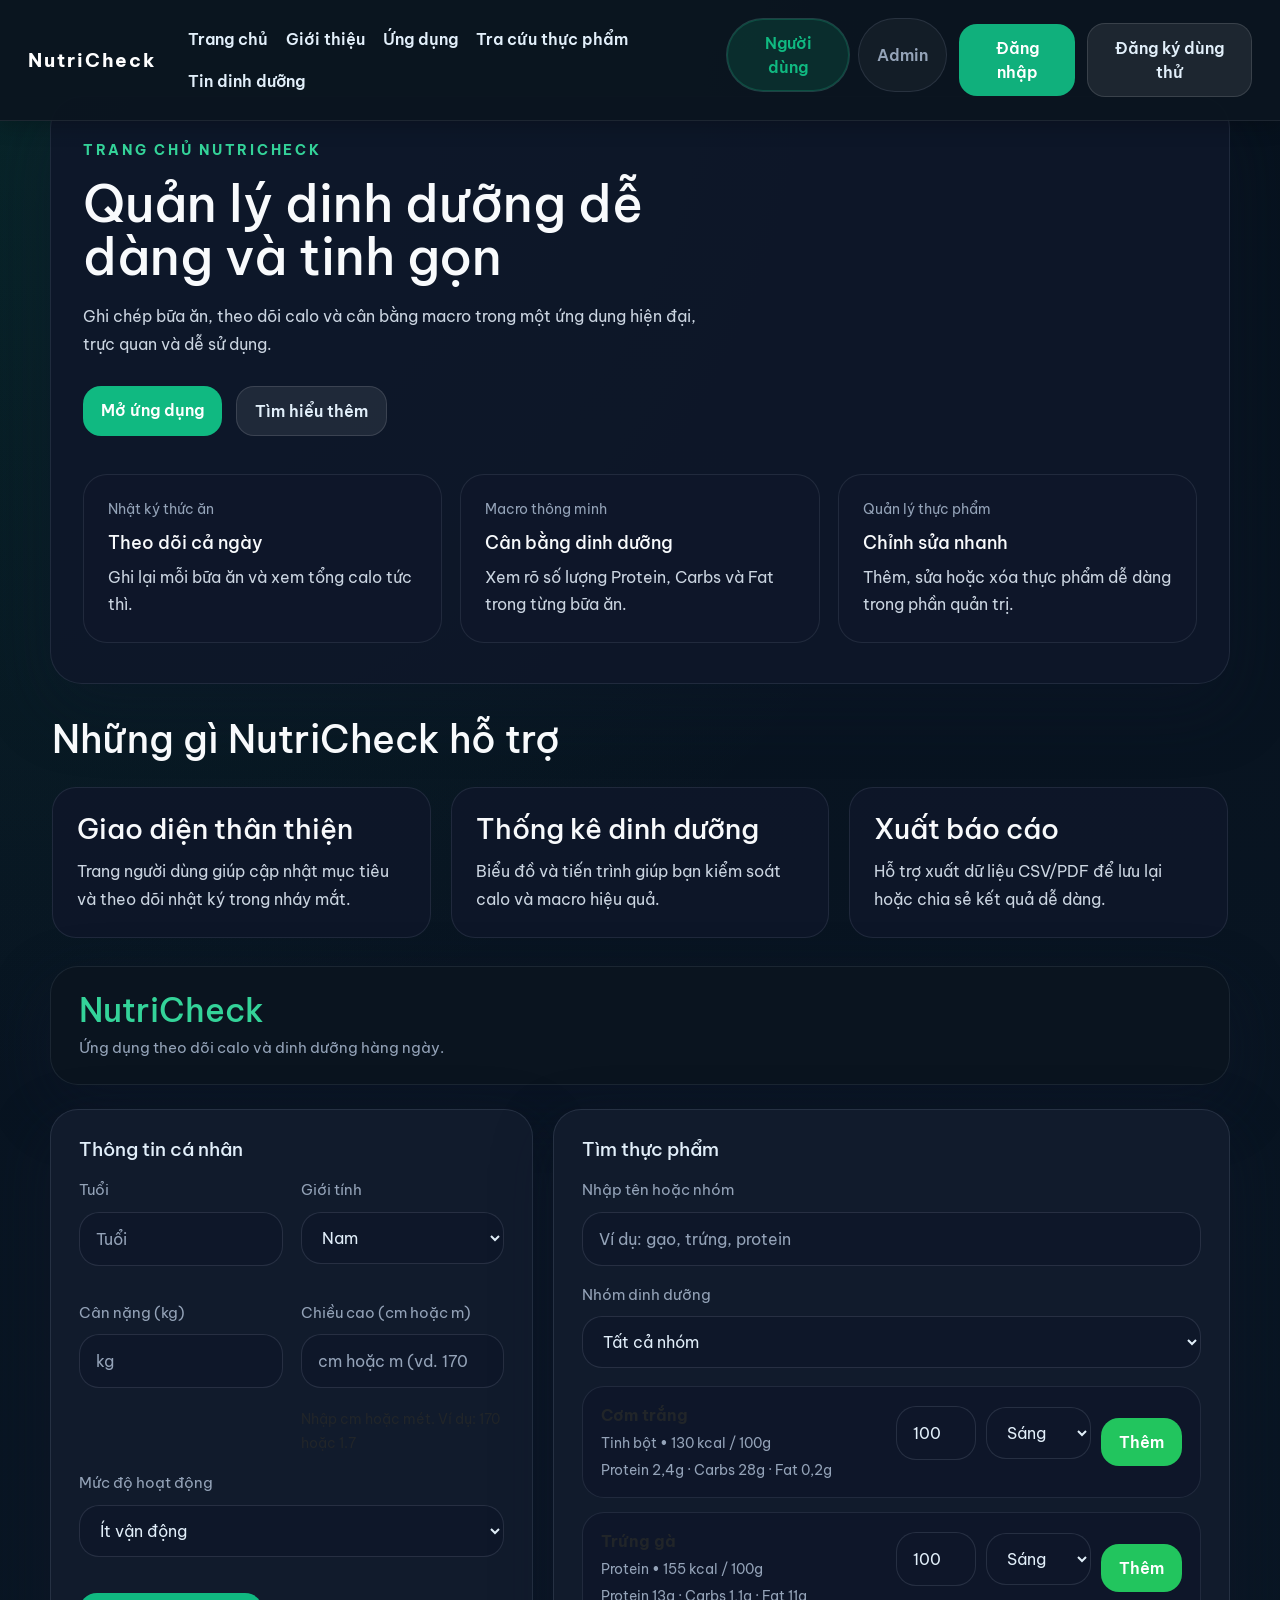
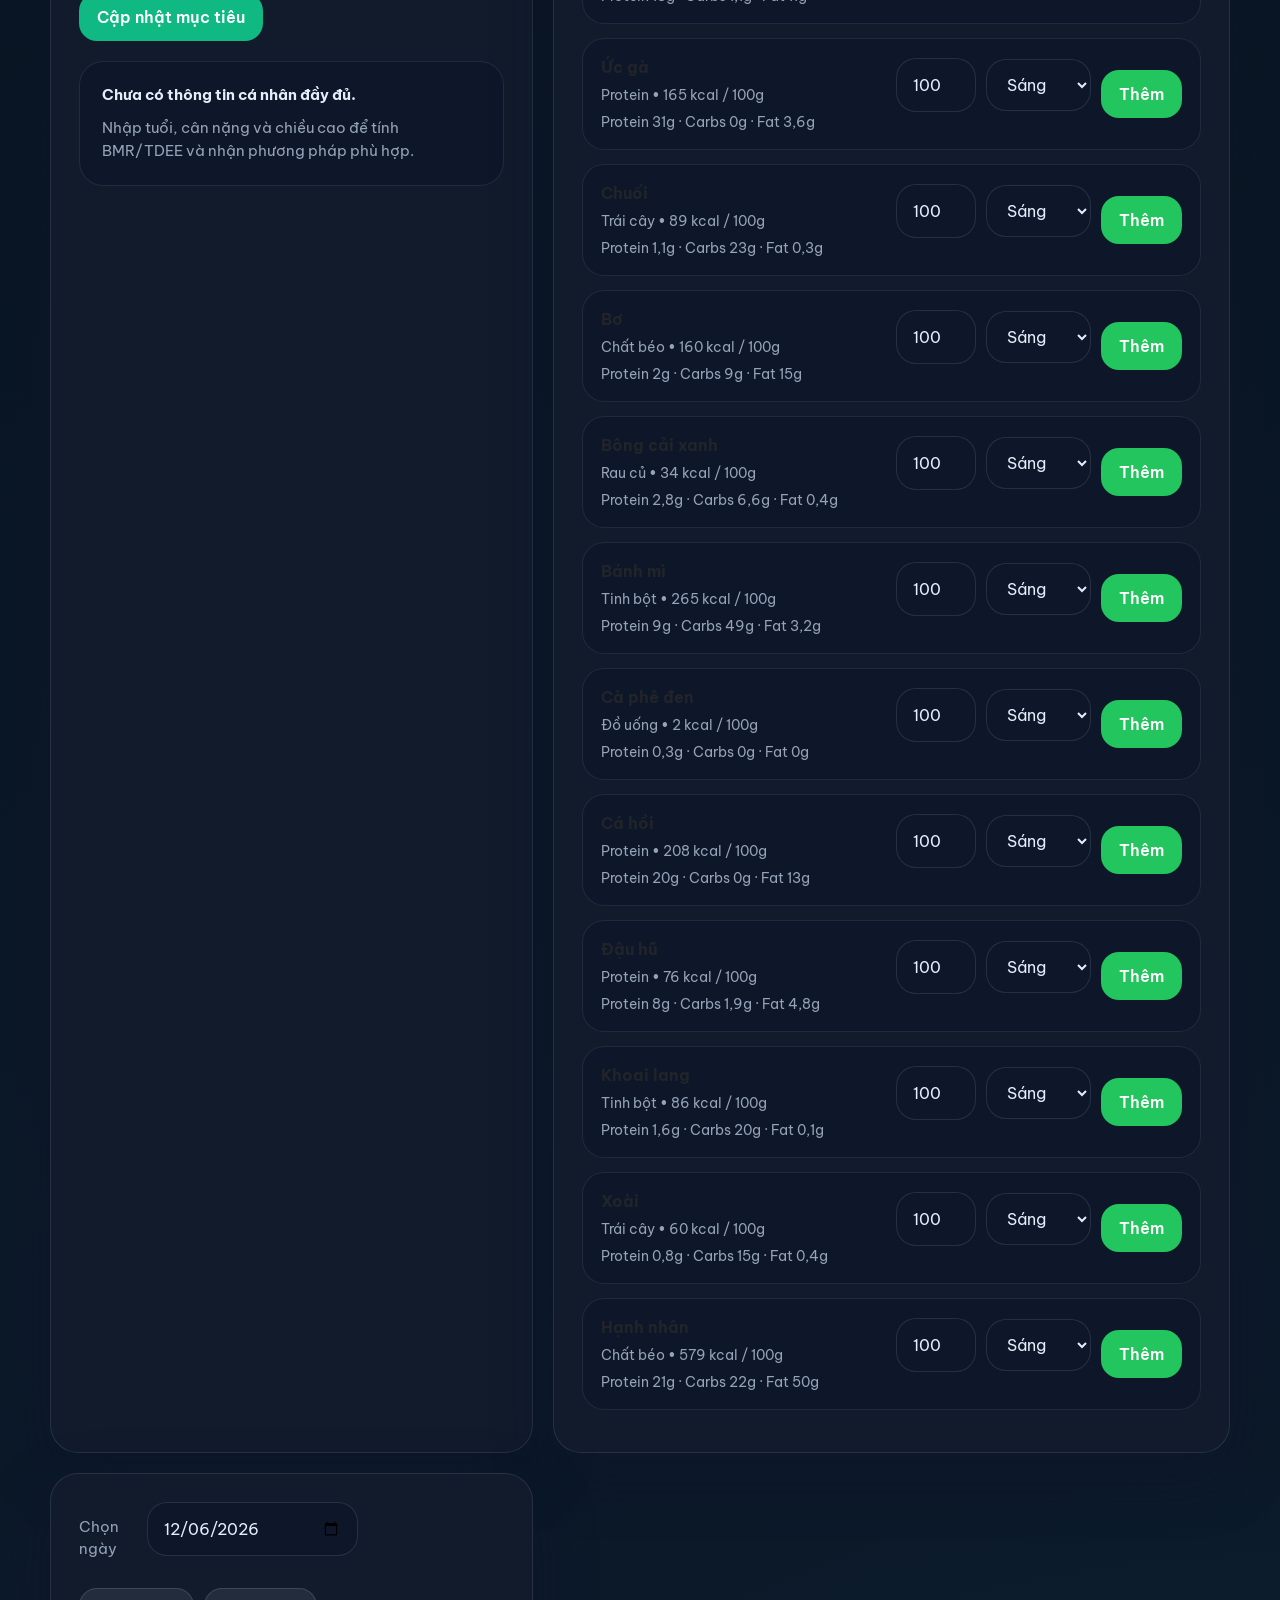
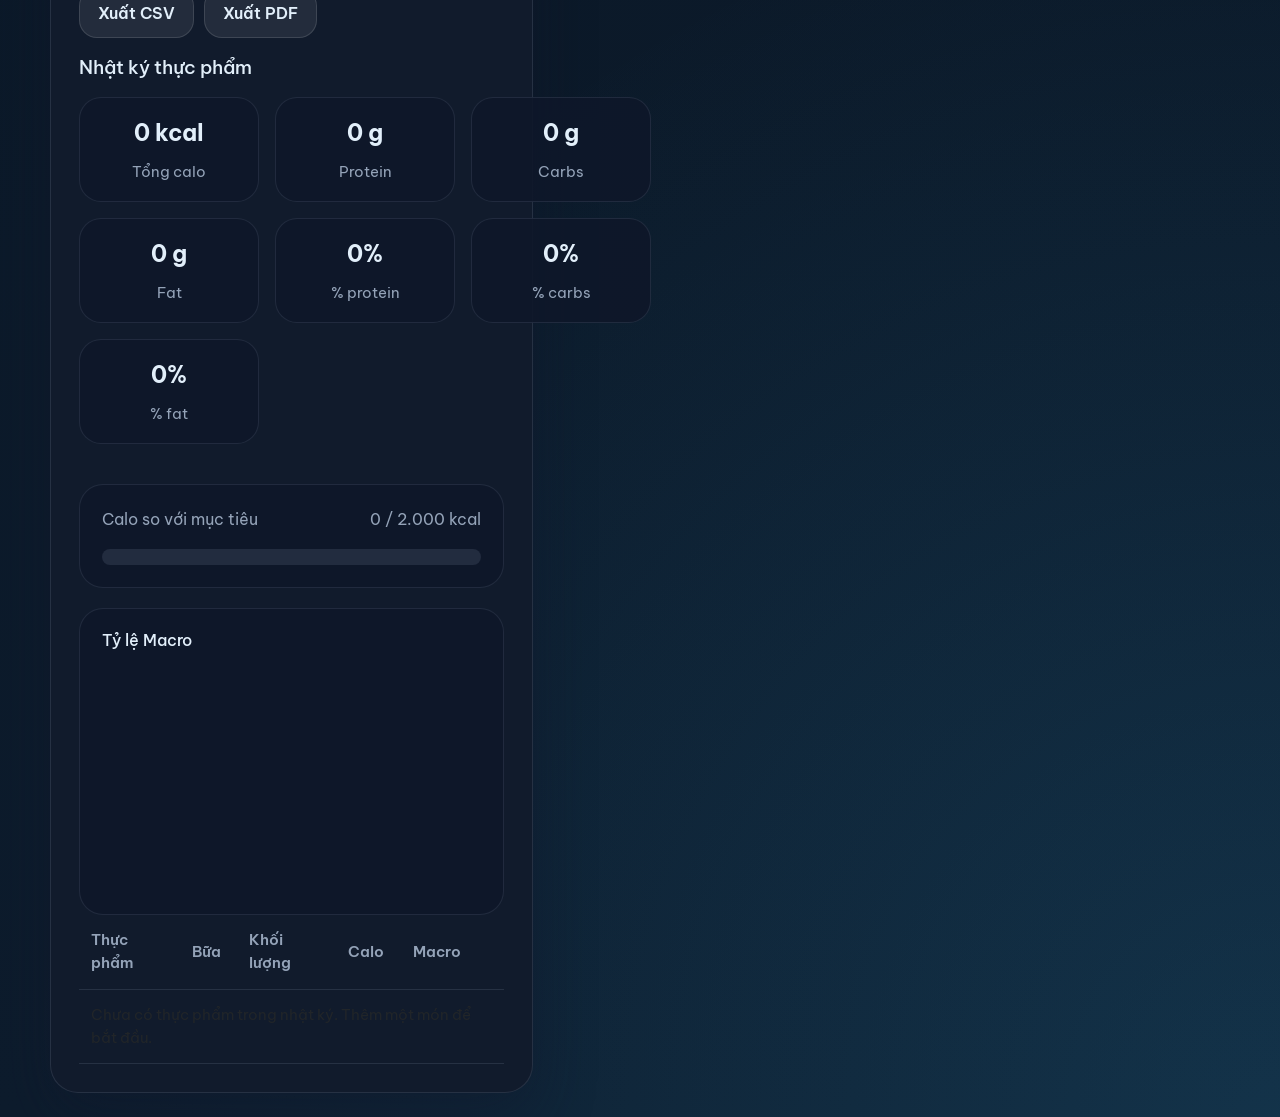
==== index.html @ 8655206a "Initial commit: NutriCheck nutrition tracking app" ====
<!DOCTYPE html>
<html lang="vi">
<head>
  <meta charset="UTF-8">
  <meta name="viewport" content="width=device-width, initial-scale=1.0">
  <title>NutriCheck</title>
  <link rel="preconnect" href="https://fonts.googleapis.com">
  <link rel="preconnect" href="https://fonts.gstatic.com" crossorigin>
  <link href="https://fonts.googleapis.com/css2?family=Be+Vietnam+Pro:wght@300;400;500;600;700&display=swap" rel="stylesheet">
  <link href="https://cdn.jsdelivr.net/npm/bootstrap@5.3.8/dist/css/bootstrap.min.css" rel="stylesheet" integrity="sha384-sRIl4kxILFvY47J16cr9ZwB07vP4J8+LH7qKQnuqkuIAvNWLzeN8tE5YBujZqJLB" crossorigin="anonymous">
  <link rel="stylesheet" href="styles.css">
</head>
<body>
  <div class="page-topbar">
    <div class="topbar-left">
      <div class="brand-logo">NutriCheck</div>
      <nav class="topbar-nav">
        <a href="#app-shell">Trang chủ</a>
        <a href="#features">Giới thiệu</a>
        <a href="#app-shell">Ứng dụng</a>
        <a href="#searchInput">Tra cứu thực phẩm</a>
        <a href="#features">Tin dinh dưỡng</a>
      </nav>
    </div>
    <div class="topbar-actions">
      <div class="header-actions">
        <nav class="tabs">
          <button class="tab-button active" data-target="user-panel">Người dùng</button>
          <button class="tab-button" data-target="admin-panel" id="adminTab">Admin</button>
        </nav>
        <button id="logoutAdminBtn" class="btn secondary hidden" type="button">Đăng xuất Admin</button>
        <div class="header-user">
          <button id="userAvatarBtn" class="avatar-button hidden" type="button" aria-label="User menu">
            <span class="avatar-circle" id="avatarCircle">U</span>
          </button>
          <div id="userMenu" class="user-menu hidden" aria-hidden="true">
            <div class="user-menu-heading">Hi, <span id="userMenuName">Bạn</span>!</div>
            <button id="userUpdateEmailBtn" class="menu-item" type="button">Update email</button>
            <button id="userSubscriptionBtn" class="menu-item" type="button">Manage subscription</button>
            <button id="userLogoutBtn" class="menu-item danger" type="button">Logout</button>
          </div>
        </div>
      </div>
      <button id="openLoginBtn" class="btn primary" type="button">Đăng nhập</button>
      <button id="openRegisterBtn" class="btn secondary" type="button">Đăng ký dùng thử</button>
    </div>
  </div>
  <div class="landing-hero">
    <div class="landing-hero__content">
      <span class="hero-eyebrow">Trang chủ NutriCheck</span>
      <h1>Quản lý dinh dưỡng dễ dàng và tinh gọn</h1>
      <p>Ghi chép bữa ăn, theo dõi calo và cân bằng macro trong một ứng dụng hiện đại, trực quan và dễ sử dụng.</p>
      <div class="hero-actions">
        <a href="#app-shell" class="btn primary">Mở ứng dụng</a>
        <a href="#features" class="btn secondary">Tìm hiểu thêm</a>
      </div>
    </div>
    <div class="landing-hero__cards">
      <article class="hero-card">
        <span>Nhật ký thức ăn</span>
        <h2>Theo dõi cả ngày</h2>
        <p>Ghi lại mỗi bữa ăn và xem tổng calo tức thì.</p>
      </article>
      <article class="hero-card">
        <span>Macro thông minh</span>
        <h2>Cân bằng dinh dưỡng</h2>
        <p>Xem rõ số lượng Protein, Carbs và Fat trong từng bữa ăn.</p>
      </article>
      <article class="hero-card">
        <span>Quản lý thực phẩm</span>
        <h2>Chỉnh sửa nhanh</h2>
        <p>Thêm, sửa hoặc xóa thực phẩm dễ dàng trong phần quản trị.</p>
      </article>
    </div>
  </div>

  <section id="features" class="features-section">
    <h2>Những gì NutriCheck hỗ trợ</h2>
    <div class="features-grid">
      <article class="feature-card">
        <h3>Giao diện thân thiện</h3>
        <p>Trang người dùng giúp cập nhật mục tiêu và theo dõi nhật ký trong nháy mắt.</p>
      </article>
      <article class="feature-card">
        <h3>Thống kê dinh dưỡng</h3>
        <p>Biểu đồ và tiến trình giúp bạn kiểm soát calo và macro hiệu quả.</p>
      </article>
      <article class="feature-card">
        <h3>Xuất báo cáo</h3>
        <p>Hỗ trợ xuất dữ liệu CSV/PDF để lưu lại hoặc chia sẻ kết quả dễ dàng.</p>
      </article>
    </div>
  </section>

  <div class="app-shell" id="app-shell">
    <header class="app-header">
      <div>
        <h1>NutriCheck</h1>
        <p>Ứng dụng theo dõi calo và dinh dưỡng hàng ngày.</p>
      </div>
    </header>

    <main>
      <section id="user-panel" class="panel active">
        <div class="panel-grid">
          <article class="card profile-card">
            <h2>Thông tin cá nhân</h2>
            <form id="profileForm">
              <div class="form-row split">
                <div>
                  <label for="profileAge">Tuổi</label>
                  <input id="profileAge" type="number" min="10" max="100" placeholder="Tuổi" required>
                </div>
                <div>
                  <label for="profileGender">Giới tính</label>
                  <select id="profileGender">
                    <option value="male">Nam</option>
                    <option value="female">Nữ</option>
                  </select>
                </div>
              </div>
              <div class="form-row split">
                <div>
                  <label for="profileWeight">Cân nặng (kg)</label>
                  <input id="profileWeight" type="number" min="30" max="200" step="0.1" placeholder="kg" required>
                </div>
                <div>
                  <label for="profileHeight">Chiều cao (cm hoặc m)</label>
                  <input id="profileHeight" type="number" step="0.1" placeholder="cm hoặc m (vd. 170 hoặc 1.7)" required>
                  <small>Nhập cm hoặc mét. Ví dụ: 170 hoặc 1.7</small>
                </div>
              </div>
              <div class="form-row">
                <label for="profileActivity">Mức độ hoạt động</label>
                <select id="profileActivity">
                  <option value="1.2">Ít vận động</option>
                  <option value="1.375">Vận động nhẹ</option>
                  <option value="1.55">Vận động vừa</option>
                  <option value="1.725">Vận động nhiều</option>
                  <option value="1.9">Rất nhiều vận động</option>
                </select>
              </div>
              <div class="form-actions">
                <button type="submit" class="btn primary">Cập nhật mục tiêu</button>
              </div>
            </form>
            <div class="profile-summary" id="profileSummary"></div>
          </article>

          <article class="card search-card">
            <h2>Tìm thực phẩm</h2>
            <label>Nhập tên hoặc nhóm</label>
            <input id="searchInput" type="search" placeholder="Ví dụ: gạo, trứng, protein" autocomplete="off">
            <label>Nhóm dinh dưỡng</label>
            <select id="groupFilter">
              <option value="">Tất cả nhóm</option>
              <option value="Protein">Protein</option>
              <option value="Tinh bột">Tinh bột</option>
              <option value="Chất béo">Chất béo</option>
              <option value="Rau củ">Rau củ</option>
              <option value="Trái cây">Trái cây</option>
              <option value="Đồ uống">Đồ uống</option>
            </select>
            <div class="food-list" id="foodList"></div>
          </article>

          <article class="card log-card">
            <div class="log-actions">
              <div class="date-row">
                <label for="logDateInput">Chọn ngày</label>
                <input id="logDateInput" type="date">
              </div>
              <div class="export-actions">
                <button id="exportCsvBtn" class="btn secondary" type="button">Xuất CSV</button>
                <button id="exportPdfBtn" class="btn secondary" type="button">Xuất PDF</button>
              </div>
            </div>
            <h2>Nhật ký thực phẩm</h2>
            <div class="log-summary" id="totalsCard"></div>
            <div class="progress-card">
              <div class="progress-header">
                <span id="progressLabel">Calo so với mục tiêu</span>
                <span id="targetCaloriesText"></span>
              </div>
              <div class="progress-bar">
                <div class="progress-fill" id="progressFill"></div>
              </div>
            </div>
            <div class="chart-card">
              <h3>Tỷ lệ Macro</h3>
              <canvas id="macroChart" height="220"></canvas>
            </div>
            <div class="log-table-wrapper">
              <table class="log-table">
                <thead>
                  <tr>
                    <th>Thực phẩm</th>
                    <th>Bữa</th>
                    <th>Khối lượng</th>
                    <th>Calo</th>
                    <th>Macro</th>
                    <th></th>
                  </tr>
                </thead>
                <tbody id="logEntries"></tbody>
              </table>
            </div>
          </article>
        </div>
      </section>

      <section id="admin-panel" class="panel">
        <div class="panel-grid admin-grid">
          <article class="card admin-card">
            <h2>Quản lý thực phẩm</h2>
            <form id="foodForm">
              <div class="form-row">
                <label for="foodName">Tên thực phẩm</label>
                <input id="foodName" type="text" required>
              </div>
              <div class="form-row">
                <label for="foodGroup">Nhóm</label>
                <select id="foodGroup" required>
                  <option value="Protein">Protein</option>
                  <option value="Tinh bột">Tinh bột</option>
                  <option value="Chất béo">Chất béo</option>
                  <option value="Rau củ">Rau củ</option>
                  <option value="Trái cây">Trái cây</option>
                  <option value="Đồ uống">Đồ uống</option>
                </select>
              </div>
              <div class="form-row split">
                <div>
                  <label for="foodCalories">Calo / 100g</label>
                  <input id="foodCalories" type="number" min="0" step="1" required>
                </div>
                <div>
                  <label for="foodProtein">Protein (g)</label>
                  <input id="foodProtein" type="number" min="0" step="0.1" required>
                </div>
              </div>
              <div class="form-row split">
                <div>
                  <label for="foodCarbs">Carbs (g)</label>
                  <input id="foodCarbs" type="number" min="0" step="0.1" required>
                </div>
                <div>
                  <label for="foodFat">Chất béo (g)</label>
                  <input id="foodFat" type="number" min="0" step="0.1" required>
                </div>
              </div>
              <div class="form-actions">
                <button type="submit" class="btn primary">Lưu thực phẩm</button>
                <button type="button" id="resetForm" class="btn secondary">Hủy</button>
              </div>
            </form>
          </article>

          <article class="card admin-card">
            <h2>Danh sách thực phẩm</h2>
            <div class="food-table-wrapper">
              <table class="food-table">
                <thead>
                  <tr>
                    <th>Tên</th>
                    <th>Nhóm</th>
                    <th>Calo</th>
                    <th>Protein</th>
                    <th>Carbs</th>
                    <th>Fat</th>
                    <th>Hành động</th>
                  </tr>
                </thead>
                <tbody id="adminFoodRows"></tbody>
              </table>
            </div>
          </article>

          <article class="card admin-card full-width">
            <h2>Quản lý người dùng</h2>
            <form id="userForm" class="user-form">
              <div class="form-row">
                <label for="userName">Tên người dùng</label>
                <input id="userName" type="text" required>
              </div>
              <div class="form-row">
                <label for="userEmail">Email</label>
                <input id="userEmail" type="email" required>
              </div>
              <div class="form-actions">
                <button type="submit" id="userSubmitBtn" class="btn primary">Lưu người dùng</button>
                <button type="button" id="resetUserForm" class="btn secondary">Hủy</button>
              </div>
            </form>
            <div class="food-table-wrapper">
              <table class="food-table">
                <thead>
                  <tr>
                    <th>Tên</th>
                    <th>Email</th>
                    <th>Hành động</th>
                  </tr>
                </thead>
                <tbody id="userRows"></tbody>
              </table>
            </div>
          </article>

          <article class="card admin-card full-width">
            <h2>Nhật ký hôm nay</h2>
            <div class="log-table-wrapper">
              <table class="log-table">
                <thead>
                  <tr>
                    <th>Thực phẩm</th>
                    <th>Group</th>
                    <th>Calo</th>
                    <th>Protein</th>
                    <th>Carbs</th>
                    <th>Fat</th>
                  </tr>
                </thead>
                <tbody id="adminLogView"></tbody>
              </table>
            </div>
          </article>
        </div>
      </section>
    </main>

    <div id="loginModal" class="auth-modal hidden" aria-hidden="true">
      <div class="auth-dialog">
        <h3>Đăng nhập người dùng</h3>
        <p>Đăng nhập bằng email và mật khẩu đã đăng ký.</p>
        <form id="loginForm">
          <input id="loginEmail" type="email" placeholder="Email" required autocomplete="username">
          <input id="loginPassword" type="password" placeholder="Mật khẩu" required autocomplete="current-password">
          <div class="form-actions">
            <button id="loginSubmitBtn" class="btn primary" type="submit">Đăng nhập</button>
            <button id="loginCancelBtn" class="btn secondary" type="button">Hủy</button>
          </div>
        </form>
      </div>
    </div>

    <div id="registerModal" class="auth-modal hidden" aria-hidden="true">
      <div class="auth-dialog">
        <h3>Đăng ký tài khoản</h3>
        <p>Nhập thông tin để tạo tài khoản người dùng mới.</p>
        <form id="registerForm">
          <input id="registerName" type="text" placeholder="Họ và tên" required autocomplete="name">
          <input id="registerEmail" type="email" placeholder="Email" required autocomplete="email">
          <input id="registerPassword" type="password" placeholder="Mật khẩu" required autocomplete="new-password">
          <input id="registerAge" type="number" placeholder="Tuổi" required min="1" max="120" autocomplete="bday-year">
          <select id="registerGender" required>
            <option value="">Chọn giới tính</option>
            <option value="male">Nam</option>
            <option value="female">Nữ</option>
            <option value="other">Khác</option>
          </select>
          <div class="form-actions">
            <button id="registerSubmitBtn" class="btn primary" type="submit">Đăng ký</button>
            <button id="registerCancelBtn" class="btn secondary" type="button">Hủy</button>
          </div>
        </form>
      </div>
    </div>

    <div id="adminAuthModal" class="auth-modal hidden" aria-hidden="true">
      <div class="auth-dialog">
        <h3>Đăng nhập Admin</h3>
        <p>Nhập tên tài khoản và mật khẩu để truy cập phần quản trị NutriCheck.</p>
        <input id="adminUsernameInput" type="text" placeholder="Tài khoản Admin" autocomplete="username">
        <input id="adminPasswordInput" type="password" placeholder="Mật khẩu Admin" autocomplete="current-password">
        <div class="form-actions">
          <button id="adminLoginBtn" class="btn primary" type="button">Đăng nhập</button>
          <button id="adminCancelBtn" class="btn secondary" type="button">Hủy</button>
        </div>
      </div>
    </div>
  </div>

  <script src="https://cdn.jsdelivr.net/npm/@popperjs/core@2.11.8/dist/umd/popper.min.js" integrity="sha384-I7E8VVD/ismYTF4hNIPjVp/Zjvgyol6VFvRkX/vR+Vc4jQkC+hVqc2pM8ODewa9r" crossorigin="anonymous"></script>
  <script src="https://cdn.jsdelivr.net/npm/bootstrap@5.3.8/dist/js/bootstrap.min.js" integrity="sha384-G/EV+4j2dNv+tEPo3++6LCgdCROaejBqfUeNjuKAiuXbjrxilcCdDz6ZAVfHWe1Y" crossorigin="anonymous"></script>
  <script src="js/api.js"></script>
  <script src="script.js"></script>
</body>
</html>
---- styles.css ----
:root {
  --bg: #0b1520;
  --surface: #111b2c;
  --surface-strong: #17263d;
  --text: #e2effa;
  --muted: #94a3b8;
  --primary: #10b981;
  --success: #22c55e;
  --danger: #f97316;
  --border: rgba(148, 163, 184, 0.16);
  --shadow: 0 22px 60px rgba(15, 23, 42, 0.45);
}

* {
  box-sizing: border-box;
}

html,
body {
  margin: 0;
  min-height: 100%;
}

body {
  padding: 96px 24px 24px;
  font-family: 'Be Vietnam Pro', Inter, sans-serif;
  background: radial-gradient(circle at top left, rgba(16, 185, 129, 0.12), transparent 24%),
              radial-gradient(circle at bottom right, rgba(56, 189, 248, 0.14), transparent 28%),
              linear-gradient(180deg, #07121e 0%, #0d1c2d 100%);
  color: var(--text);
}

.app-shell {
  max-width: 1180px;
  margin: 0 auto;
}

.page-topbar {
  position: fixed;
  top: 0;
  left: 0;
  right: 0;
  display: flex;
  justify-content: space-between;
  align-items: center;
  gap: 20px;
  padding: 18px 28px;
  background: rgba(11, 21, 32, 0.96);
  border-bottom: 1px solid rgba(255, 255, 255, 0.08);
  box-shadow: 0 4px 20px rgba(0, 0, 0, 0.24);
  color: var(--text);
  z-index: 100;
}

.topbar-left {
  display: flex;
  align-items: center;
  gap: 32px;
}

.brand-logo {
  font-weight: 700;
  font-size: 1.2rem;
  letter-spacing: 0.1em;
  color: #fff;
}

.topbar-nav {
  display: flex;
  flex-wrap: wrap;
  gap: 18px;
}

.topbar-nav a {
  color: #e2effa;
  text-decoration: none;
  font-weight: 600;
  transition: color 0.2s ease, transform 0.2s ease;
}

.topbar-nav a:hover {
  color: var(--primary);
  transform: translateY(-1px);
}

.topbar-actions {
  display: flex;
  align-items: center;
  gap: 12px;
}

.topbar-actions .btn.primary {
  background: rgba(16, 185, 129, 0.95);
  color: #fff;
}

.topbar-actions .btn.secondary {
  background: rgba(255, 255, 255, 0.08);
  color: #e2effa;
  border: 1px solid rgba(255, 255, 255, 0.12);
}

.app-header {
  position: relative;
  display: flex;
  align-items: center;
  gap: 16px;
  margin-bottom: 24px;
  padding: 24px 28px;
  border-radius: 28px;
  background: rgba(11, 21, 32, 0.96);
  border: 1px solid rgba(148, 163, 184, 0.12);
  box-shadow: var(--shadow);
}

.app-header h1 {
  margin: 0 0 6px;
  font-size: clamp(2rem, 2.6vw, 2.7rem);
  color: #34d399;
}

.app-header p {
  margin: 0;
  color: var(--muted);
  font-size: 0.95rem;
}

.header-actions {
  position: relative;
  display: flex;
  align-items: center;
  gap: 10px;
  flex-wrap: wrap;
}

.search-card .header-actions {
  justify-content: space-between;
  margin-bottom: 22px;
}

.tabs {
  display: flex;
  gap: 8px;
}

.tab-button {
  border: 1px solid rgba(148, 163, 184, 0.16);
  background: rgba(255, 255, 255, 0.04);
  color: #94a3b8;
  padding: 12px 18px;
  border-radius: 999px;
  cursor: pointer;
  transition: transform 0.2s ease, background-color 0.2s ease, color 0.2s ease;
  font-weight: 600;
}

.tab-button.active {
  background: rgba(16, 185, 129, 0.15);
  color: #10b981;
  box-shadow: inset 0 0 0 1px rgba(16, 185, 129, 0.25);
}

.tab-button:hover {
  transform: translateY(-1px);
  color: #e2effa;
}

main {
  display: block;
}

.panel {
  display: none;
}

.panel.active {
  display: block;
}

.panel-grid {
  display: grid;
  grid-template-columns: 1.25fr 1.75fr;
  gap: 20px;
}

.admin-grid {
  grid-template-columns: repeat(2, minmax(0, 1fr));
  gap: 20px;
}

.card {
  background: var(--surface);
  border: 1px solid var(--border);
  border-radius: 28px;
  padding: 28px;
  box-shadow: var(--shadow);
}

.card h2 {
  margin-top: 0;
  margin-bottom: 18px;
  font-size: 1.2rem;
  color: #e2effa;
}

label {
  display: block;
  margin-bottom: 10px;
  color: var(--muted);
  font-size: 0.95rem;
}

input[type="search"],
input[type="text"],
input[type="number"],
input[type="date"],
select {
  width: 100%;
  padding: 14px 16px;
  border: 1px solid rgba(148, 163, 184, 0.18);
  border-radius: 20px;
  background: rgba(15, 23, 42, 0.92);
  margin-bottom: 18px;
  font-size: 1rem;
  color: var(--text);
  transition: border-color 0.2s ease, box-shadow 0.2s ease, background 0.2s ease;
}

input[type="search"]::placeholder,
input[type="text"]::placeholder,
input[type="number"]::placeholder,
input[type="date"]::placeholder {
  color: #94a3b8;
}

input[type="search"]:focus,
input[type="text"]:focus,
input[type="number"]:focus,
input[type="date"]:focus,
select:focus {
  outline: none;
  border-color: rgba(16, 185, 129, 0.35);
  box-shadow: 0 0 0 4px rgba(16, 185, 129, 0.12);
}

.food-list,
.food-table-wrapper,
.log-table-wrapper {
  overflow-x: auto;
}

.food-item,
.food-row {
  display: grid;
  grid-template-columns: 1fr auto;
  align-items: center;
  gap: 12px;
  padding: 16px 18px;
  border: 1px solid rgba(148, 163, 184, 0.14);
  border-radius: 22px;
  margin-bottom: 14px;
  background: rgba(15, 23, 42, 0.9);
  transition: transform 0.2s ease, box-shadow 0.2s ease;
}

.food-item:hover,
.food-row:hover {
  transform: translateY(-1px);
  box-shadow: 0 14px 30px rgba(16, 185, 129, 0.18);
}

.food-item small,
.food-row small {
  color: var(--muted);
  display: block;
  margin-top: 6px;
}

.btn {
  border: none;
  border-radius: 18px;
  padding: 12px 18px;
  cursor: pointer;
  font-weight: 600;
  transition: transform 0.2s ease, box-shadow 0.2s ease, background-color 0.2s ease;
}

.btn:hover {
  transform: translateY(-1px);
}

.btn.primary {
  background: var(--primary);
  color: #fff;
}

.btn.secondary {
  background: rgba(255, 255, 255, 0.08);
  color: #e2effa;
  border: 1px solid rgba(255, 255, 255, 0.12);
}

.btn.secondary:hover {
  background: rgba(255, 255, 255, 0.14);
}

.btn.success {
  background: var(--success);
  color: #fff;
}

.btn.danger {
  background: var(--danger);
  color: #fff;
}

.food-table,
.log-table {
  width: 100%;
  border-collapse: collapse;
}

.food-table th,
.food-table td,
.log-table th,
.log-table td {
  text-align: left;
  padding: 14px 12px;
  border-bottom: 1px solid var(--border);
  font-size: 0.95rem;
}

.food-table th,
.log-table th {
  color: var(--muted);
  font-weight: 600;
}

.log-summary {
  display: grid;
  grid-template-columns: repeat(3, minmax(180px, 1fr));
  gap: 16px;
  margin-bottom: 20px;
}

.summary-card {
  background: rgba(15, 23, 42, 0.92);
  border-radius: 22px;
  padding: 18px;
  text-align: center;
  border: 1px solid rgba(148, 163, 184, 0.14);
}

.summary-card strong {
  display: block;
  font-size: 1.45rem;
  margin-bottom: 8px;
  color: #e2effa;
}

.summary-card span {
  color: var(--muted);
  font-size: 0.92rem;
}

.form-row {
  margin-bottom: 18px;
}

.form-row.split {
  display: grid;
  grid-template-columns: repeat(2, minmax(0, 1fr));
  gap: 18px;
}

.form-actions {
  display: flex;
  flex-wrap: wrap;
  gap: 12px;
  margin-top: 6px;
}

.profile-summary,
.chart-card,
.progress-card {
  background: rgba(15, 23, 42, 0.92);
  border-radius: 24px;
  border: 1px solid rgba(148, 163, 184, 0.14);
  padding: 22px;
  margin-top: 20px;
}

.chart-card h3 {
  margin: 0 0 16px;
  font-size: 1rem;
  color: #e2effa;
}

.progress-header {
  display: flex;
  justify-content: space-between;
  align-items: center;
  gap: 12px;
  margin-bottom: 18px;
  color: var(--muted);
}

.progress-bar {
  width: 100%;
  height: 16px;
  background: rgba(148, 163, 184, 0.15);
  border-radius: 999px;
  overflow: hidden;
}

.progress-fill {
  height: 100%;
  width: 0%;
  background: var(--primary);
  border-radius: 999px;
  transition: width 0.35s ease, background 0.35s ease;
}

.log-actions {
  display: flex;
  flex-wrap: wrap;
  justify-content: space-between;
  gap: 14px;
  align-items: flex-end;
  margin-bottom: 18px;
}

.date-row {
  display: flex;
  align-items: center;
  gap: 10px;
}

.date-row label {
  margin: 0;
  color: var(--muted);
}

.export-actions {
  display: flex;
  gap: 10px;
  flex-wrap: wrap;
}

.food-controls {
  display: grid;
  grid-template-columns: 80px 1fr auto;
  gap: 10px;
  align-items: center;
  width: 100%;
}

.food-controls input,
.food-controls select {
  width: 100%;
}

.food-controls button {
  white-space: nowrap;
}

.profile-summary {
  font-size: 0.95rem;
  color: var(--muted);
}

.profile-summary strong {
  display: block;
  margin-bottom: 10px;
  color: #e2effa;
}

.admin-card.full-width {
  grid-column: 1 / -1;
}

@media (max-width: 900px) {
  .panel-grid,
  .admin-grid {
    grid-template-columns: 1fr;
  }
}

@media (max-width: 640px) {
  body {
    padding: 16px;
  }

  .food-item,
  .food-row {
    grid-template-columns: 1fr;
  }

  .header-actions {
    flex-direction: column;
    align-items: stretch;
  }
}

.hidden {
  display: none !important;
}

.header-user {
  position: relative;
  margin-left: 8px;
}

.avatar-button {
  width: 42px;
  height: 42px;
  border-radius: 50%;
  border: 1px solid rgba(255, 255, 255, 0.18);
  background: rgba(16, 185, 129, 0.16);
  color: #fff;
  cursor: pointer;
  display: inline-flex;
  align-items: center;
  justify-content: center;
  transition: transform 0.2s ease, background-color 0.2s ease;
}

.avatar-button:hover {
  transform: translateY(-1px);
  background: rgba(16, 185, 129, 0.24);
}

.avatar-circle {
  display: inline-flex;
  align-items: center;
  justify-content: center;
  width: 100%;
  height: 100%;
  border-radius: 50%;
  font-weight: 700;
  letter-spacing: 0.02em;
}

.user-menu {
  position: absolute;
  right: 0;
  top: calc(100% + 12px);
  min-width: 220px;
  background: rgba(15, 23, 42, 0.98);
  border: 1px solid rgba(148, 163, 184, 0.16);
  border-radius: 22px;
  box-shadow: 0 24px 60px rgba(0, 0, 0, 0.28);
  padding: 16px 0;
  z-index: 30;
}

.user-menu-heading {
  padding: 12px 18px;
  color: #e2effa;
  font-size: 0.95rem;
  border-bottom: 1px solid rgba(148, 163, 184, 0.12);
  margin-bottom: 8px;
}

.menu-item {
  width: 100%;
  background: transparent;
  border: none;
  text-align: left;
  padding: 12px 18px;
  color: #e2effa;
  font-size: 0.96rem;
  cursor: pointer;
  transition: background 0.2s ease;
}

.menu-item:hover {
  background: rgba(255, 255, 255, 0.06);
}

.menu-item.danger {
  color: #f97316;
}

.auth-modal {
  position: fixed;
  inset: 0;
  background: rgba(15, 23, 42, 0.55);
  display: flex;
  align-items: center;
  justify-content: center;
  padding: 24px;
  z-index: 20;
}

.auth-dialog {
  width: min(460px, 100%);
  background: var(--surface);
  border-radius: 24px;
  border: 1px solid var(--border);
  box-shadow: var(--shadow);
  padding: 28px;
  text-align: center;
}

.auth-dialog h3 {
  margin: 0 0 10px;
  font-size: 1.4rem;
}

.auth-dialog p {
  margin: 0 0 18px;
  color: var(--muted);
}

.auth-dialog input {
  width: 100%;
  margin-bottom: 18px;
}

.landing-hero {
  max-width: 1180px;
  margin: 0 auto 32px;
  padding: 40px 32px;
  border-radius: 32px;
  background: rgba(15, 23, 42, 0.92);
  border: 1px solid rgba(148, 163, 184, 0.14);
  box-shadow: 0 24px 65px rgba(15, 23, 42, 0.35);
}

.landing-hero__content {
  max-width: 620px;
}

.hero-eyebrow {
  display: inline-block;
  margin-bottom: 18px;
  color: #34d399;
  text-transform: uppercase;
  letter-spacing: 0.2em;
  font-size: 0.85rem;
  font-weight: 700;
}

.landing-hero h1 {
  margin: 0 0 18px;
  font-size: clamp(2.6rem, 4vw, 4rem);
  line-height: 1.03;
  color: #f8fafc;
}

.landing-hero p {
  margin: 0 0 28px;
  color: #cbd5e1;
  font-size: 1rem;
  line-height: 1.75;
}

.hero-actions {
  display: flex;
  flex-wrap: wrap;
  gap: 14px;
}

.landing-hero__cards {
  display: grid;
  grid-template-columns: repeat(3, minmax(220px, 1fr));
  gap: 18px;
  margin-top: 38px;
}

.hero-card {
  background: rgba(15, 23, 42, 0.88);
  border: 1px solid rgba(148, 163, 184, 0.14);
  border-radius: 24px;
  padding: 24px;
}

.hero-card span {
  display: block;
  color: #94a3b8;
  margin-bottom: 12px;
  font-size: 0.88rem;
}

.hero-card h2 {
  margin: 0 0 10px;
  color: #f8fafc;
  font-size: 1.15rem;
}

.hero-card p {
  margin: 0;
  color: #cbd5e1;
  line-height: 1.7;
}

.features-section {
  max-width: 1180px;
  margin: 0 auto 28px;
  padding: 0 2px;
}

.features-section h2 {
  margin-bottom: 24px;
  color: #f8fafc;
  font-size: clamp(1.9rem, 3vw, 2.4rem);
}

.features-grid {
  display: grid;
  grid-template-columns: repeat(3, minmax(240px, 1fr));
  gap: 20px;
}

.feature-card {
  background: rgba(15, 23, 42, 0.9);
  border: 1px solid rgba(148, 163, 184, 0.14);
  border-radius: 24px;
  padding: 24px;
}

.feature-card h3 {
  margin: 0 0 12px;
  color: #f8fafc;
}

.feature-card p {
  margin: 0;
  color: #cbd5e1;
  line-height: 1.75;
}

@media (max-width: 900px) {
  .landing-hero__cards,
  .features-grid {
    grid-template-columns: 1fr;
  }
}

@media (max-width: 640px) {
  .landing-hero {
    padding: 28px 20px;
  }

  .landing-hero h1 {
    font-size: 2.4rem;
  }
}

/* User Management Styles */
.btn-sm {
  padding: 6px 12px;
  font-size: 0.85rem;
  border-radius: 8px;
}

.btn-sm.primary {
  background: var(--primary);
  color: #fff;
}

.btn-sm.danger {
  background: var(--danger);
  color: #fff;
}

.btn-sm:hover {
  transform: translateY(-1px);
}

.badge {
  display: inline-block;
  padding: 4px 10px;
  border-radius: 12px;
  font-size: 0.85rem;
  font-weight: 600;
}

.badge-user {
  background: rgba(59, 130, 246, 0.2);
  color: #60a5fa;
}

.badge-admin {
  background: rgba(16, 185, 129, 0.2);
  color: #10b981;
}

.action-buttons {
  display: flex;
  gap: 8px;
  align-items: center;
}

.user-form {
  margin-bottom: 24px;
}
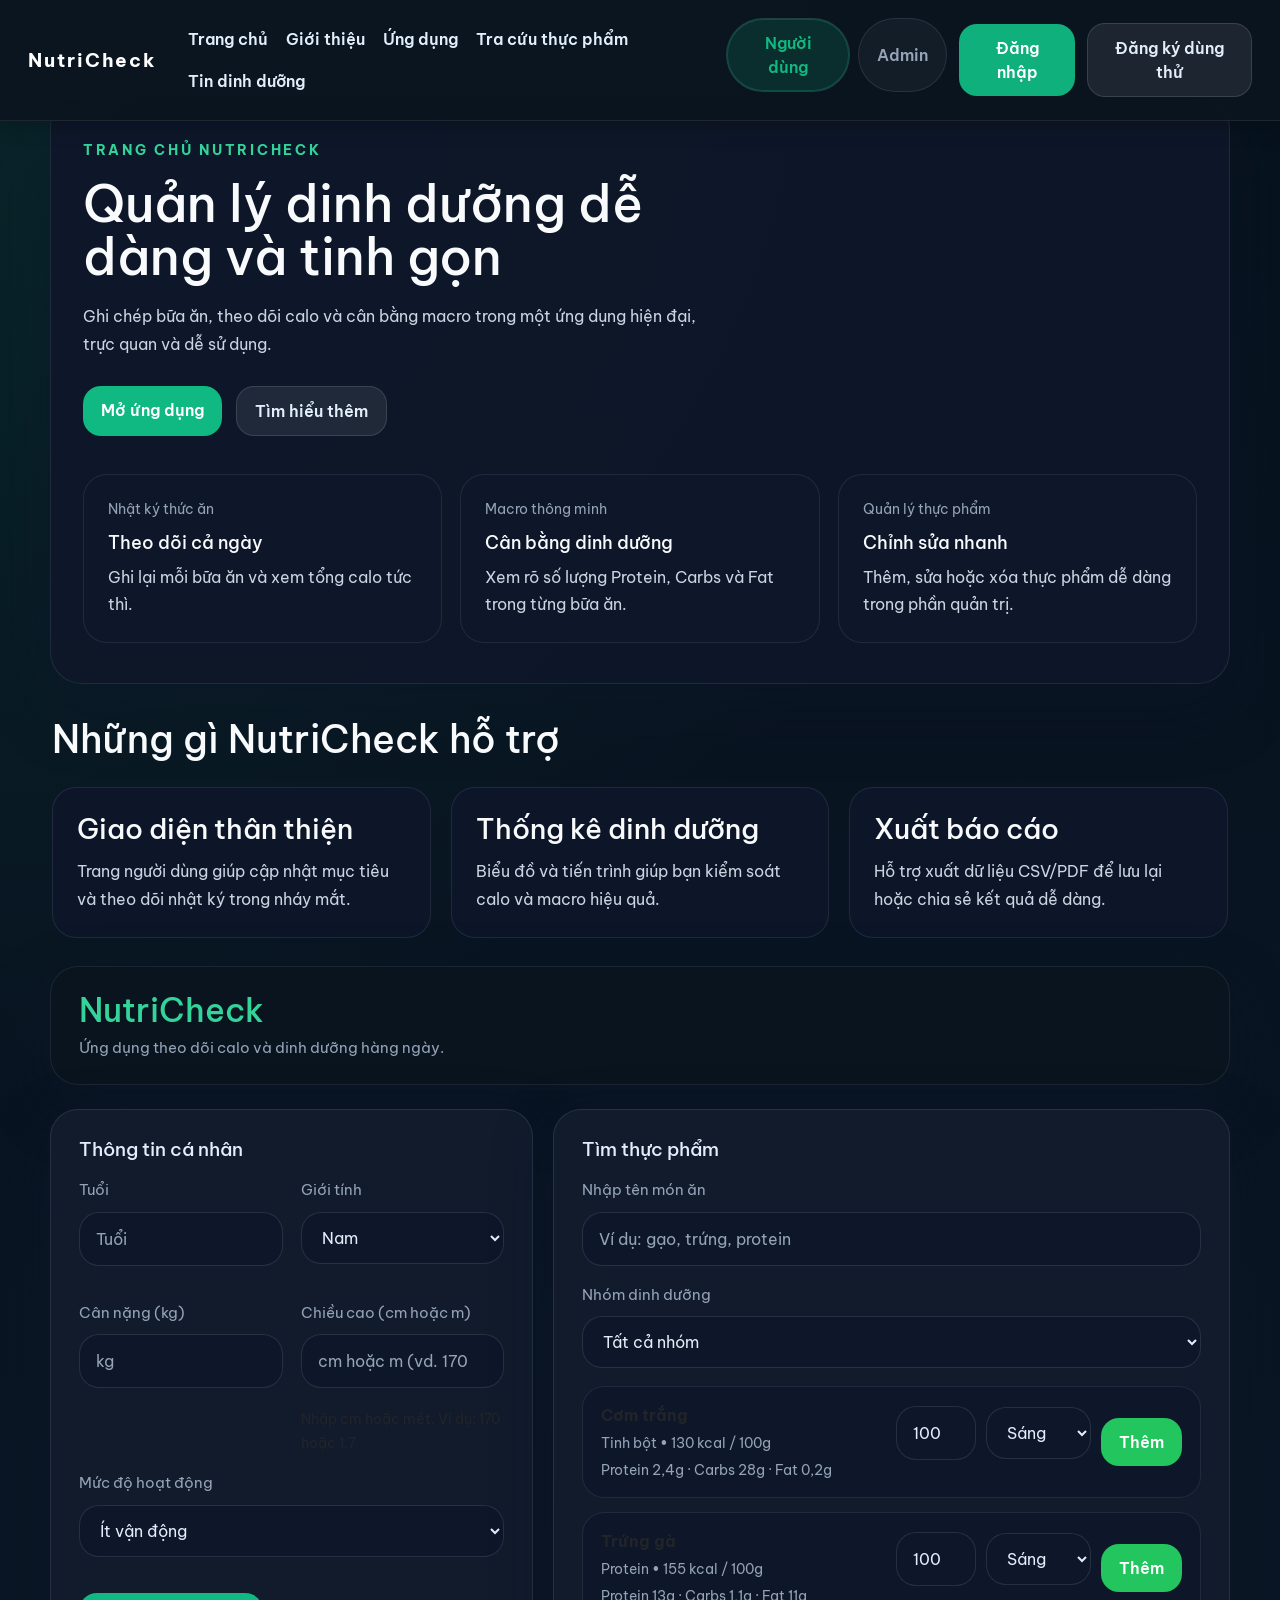
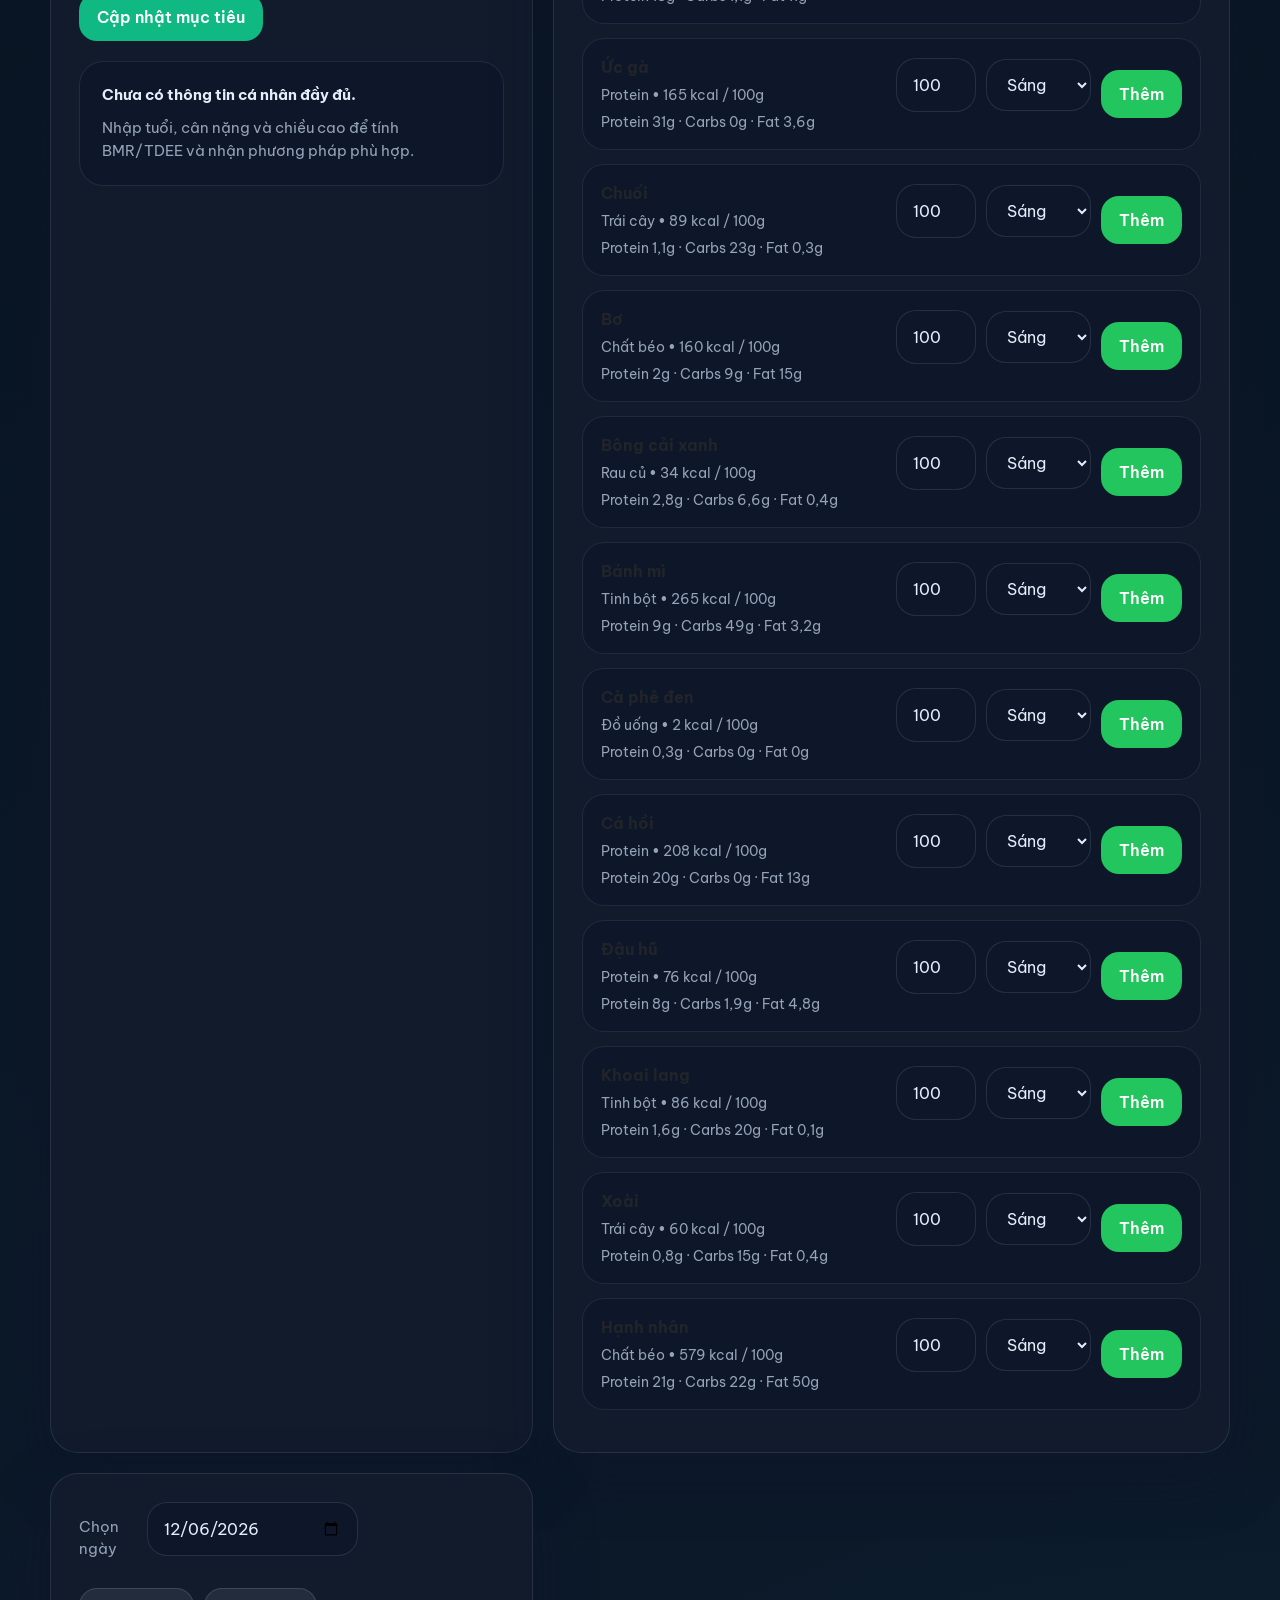
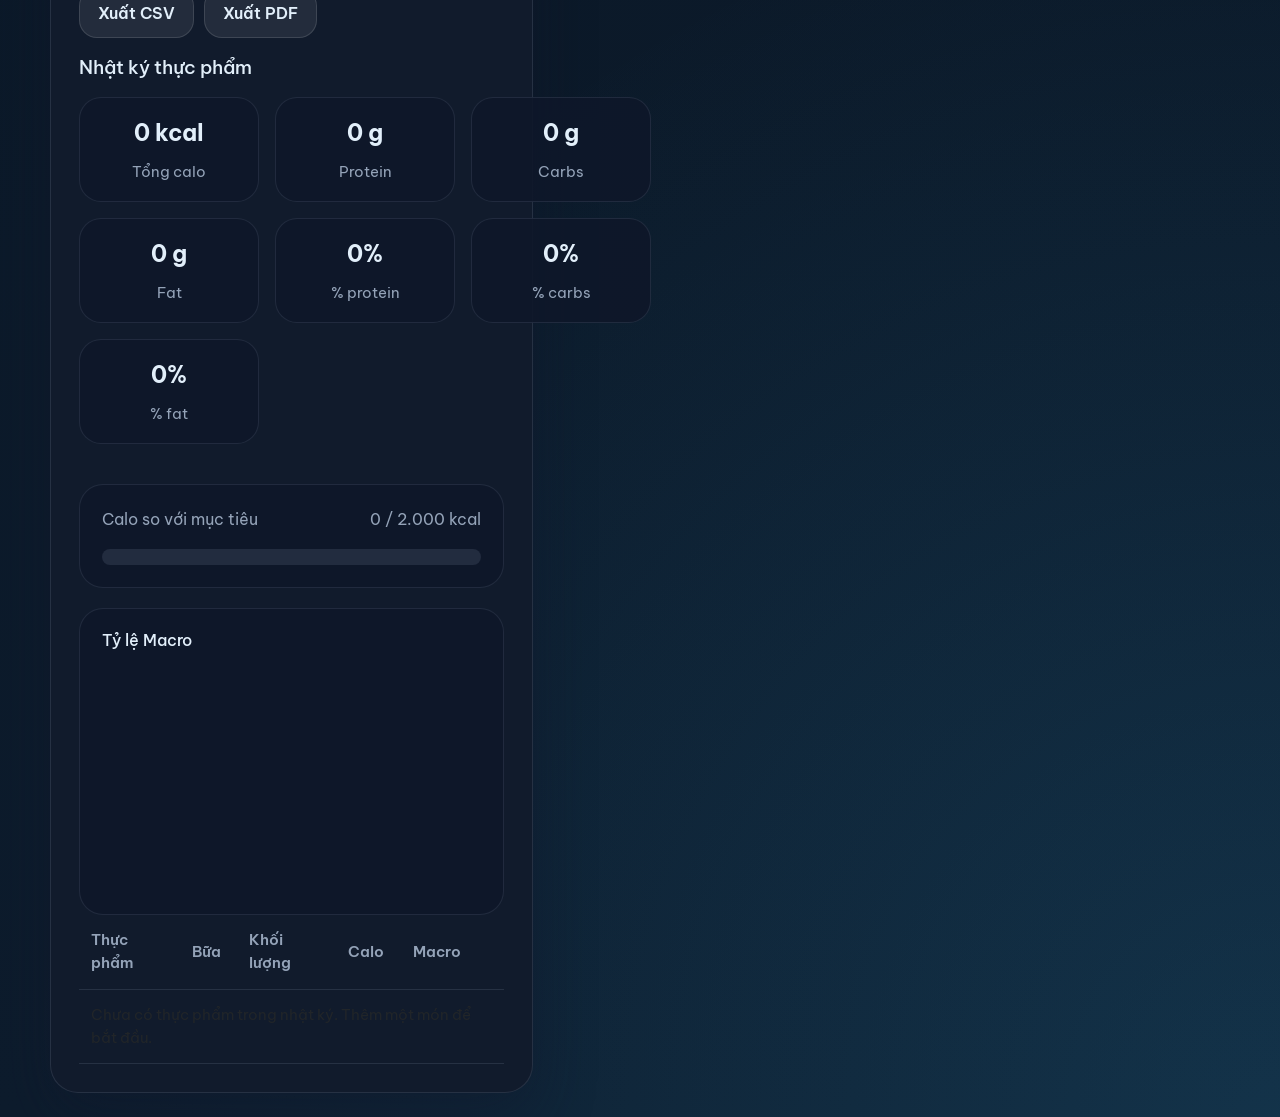
==== commit 14d27690: "Add different text colors for each page: home (blue) and admin (yellow)" ====
--- a/index.html
+++ b/index.html
@@ -10,7 +10,7 @@
   <link href="https://cdn.jsdelivr.net/npm/bootstrap@5.3.8/dist/css/bootstrap.min.css" rel="stylesheet" integrity="sha384-sRIl4kxILFvY47J16cr9ZwB07vP4J8+LH7qKQnuqkuIAvNWLzeN8tE5YBujZqJLB" crossorigin="anonymous">
   <link rel="stylesheet" href="styles.css">
 </head>
-<body>
+<body class="page-home">
   <div class="page-topbar">
     <div class="topbar-left">
       <div class="brand-logo">NutriCheck</div>
@@ -149,7 +149,7 @@
 
           <article class="card search-card">
             <h2>Tìm thực phẩm</h2>
-            <label>Nhập tên hoặc nhóm</label>
+            <label>Nhập tên món ăn</label>
             <input id="searchInput" type="search" placeholder="Ví dụ: gạo, trứng, protein" autocomplete="off">
             <label>Nhóm dinh dưỡng</label>
             <select id="groupFilter">
--- a/styles.css
+++ b/styles.css
@@ -9,6 +9,16 @@
   --danger: #f97316;
   --border: rgba(148, 163, 184, 0.16);
   --shadow: 0 22px 60px rgba(15, 23, 42, 0.45);
+}
+
+/* Màu chữ cho trang chủ */
+.page-home {
+  --text: #e2effa; /* Màu xanh dương nhạt */
+}
+
+/* Màu chữ cho trang admin */
+.page-admin {
+  --text: #fbbf24; /* Màu vàng */
 }
 
 * {
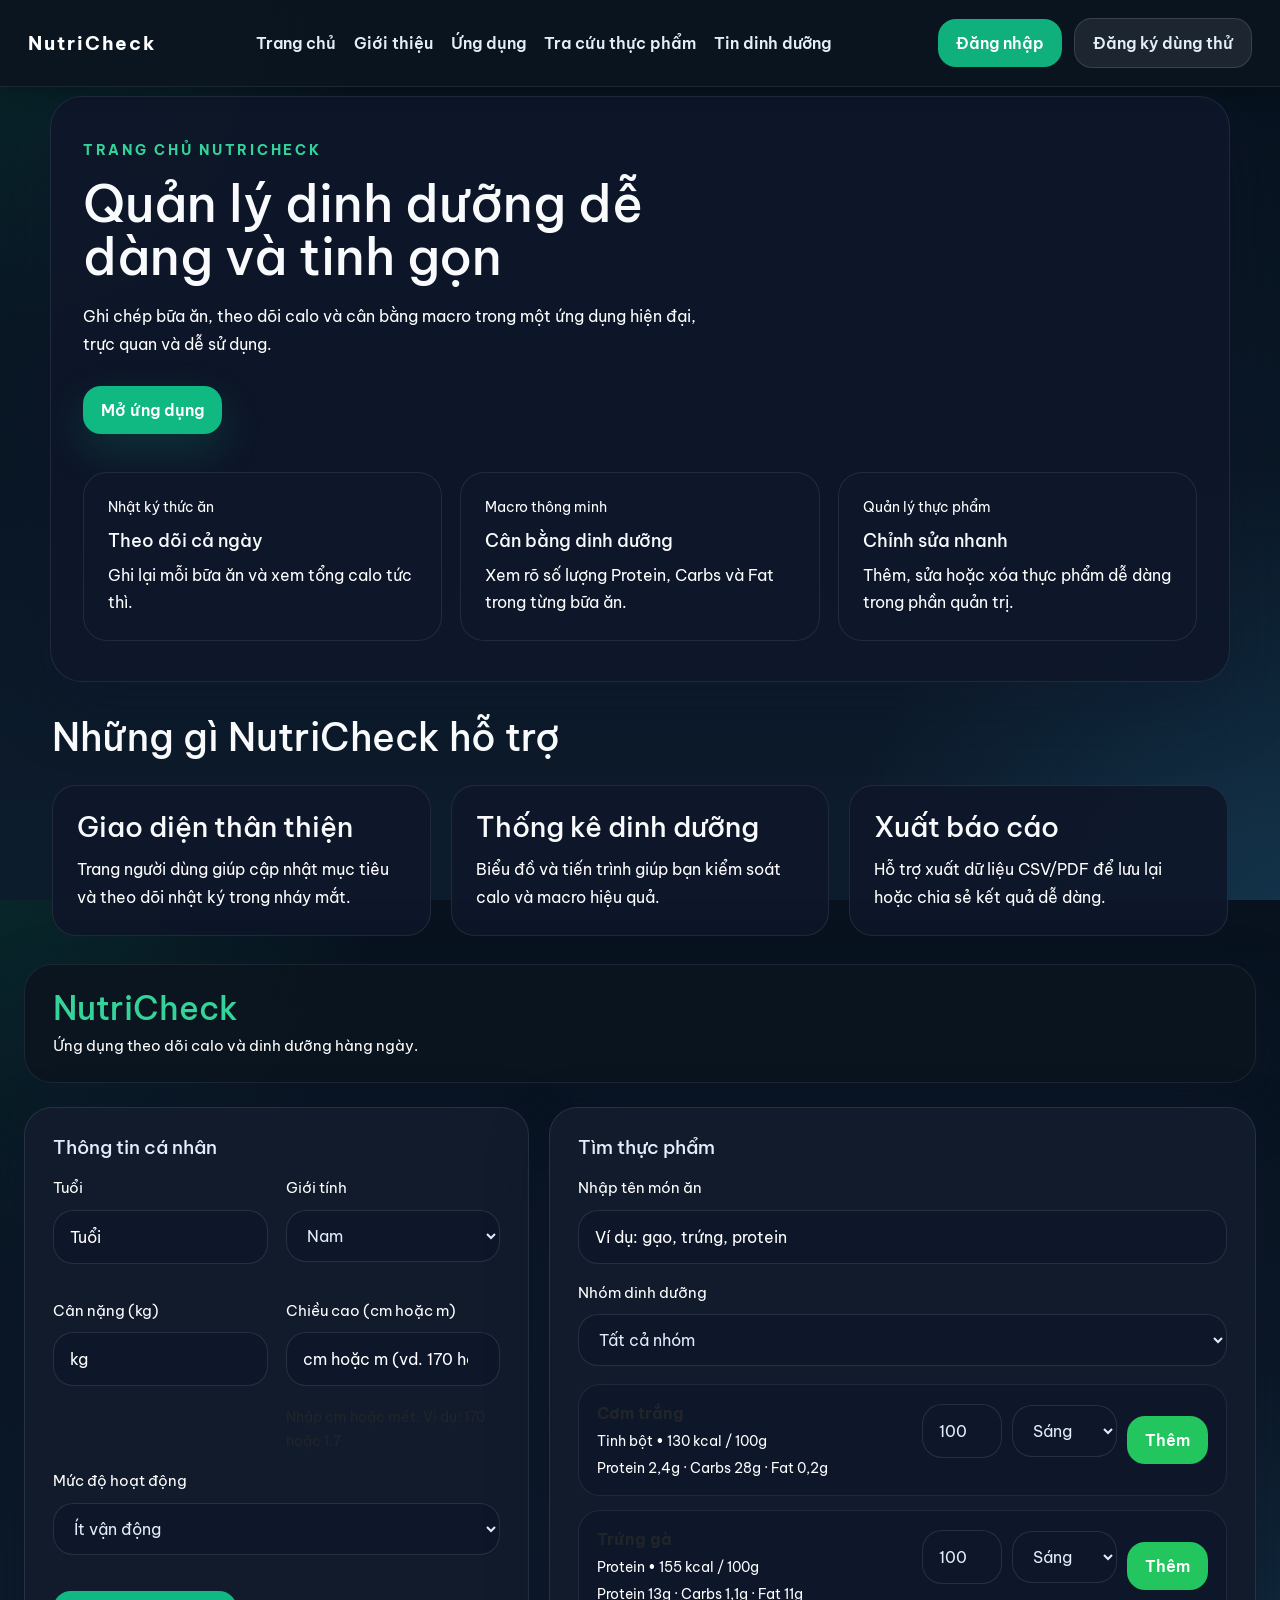
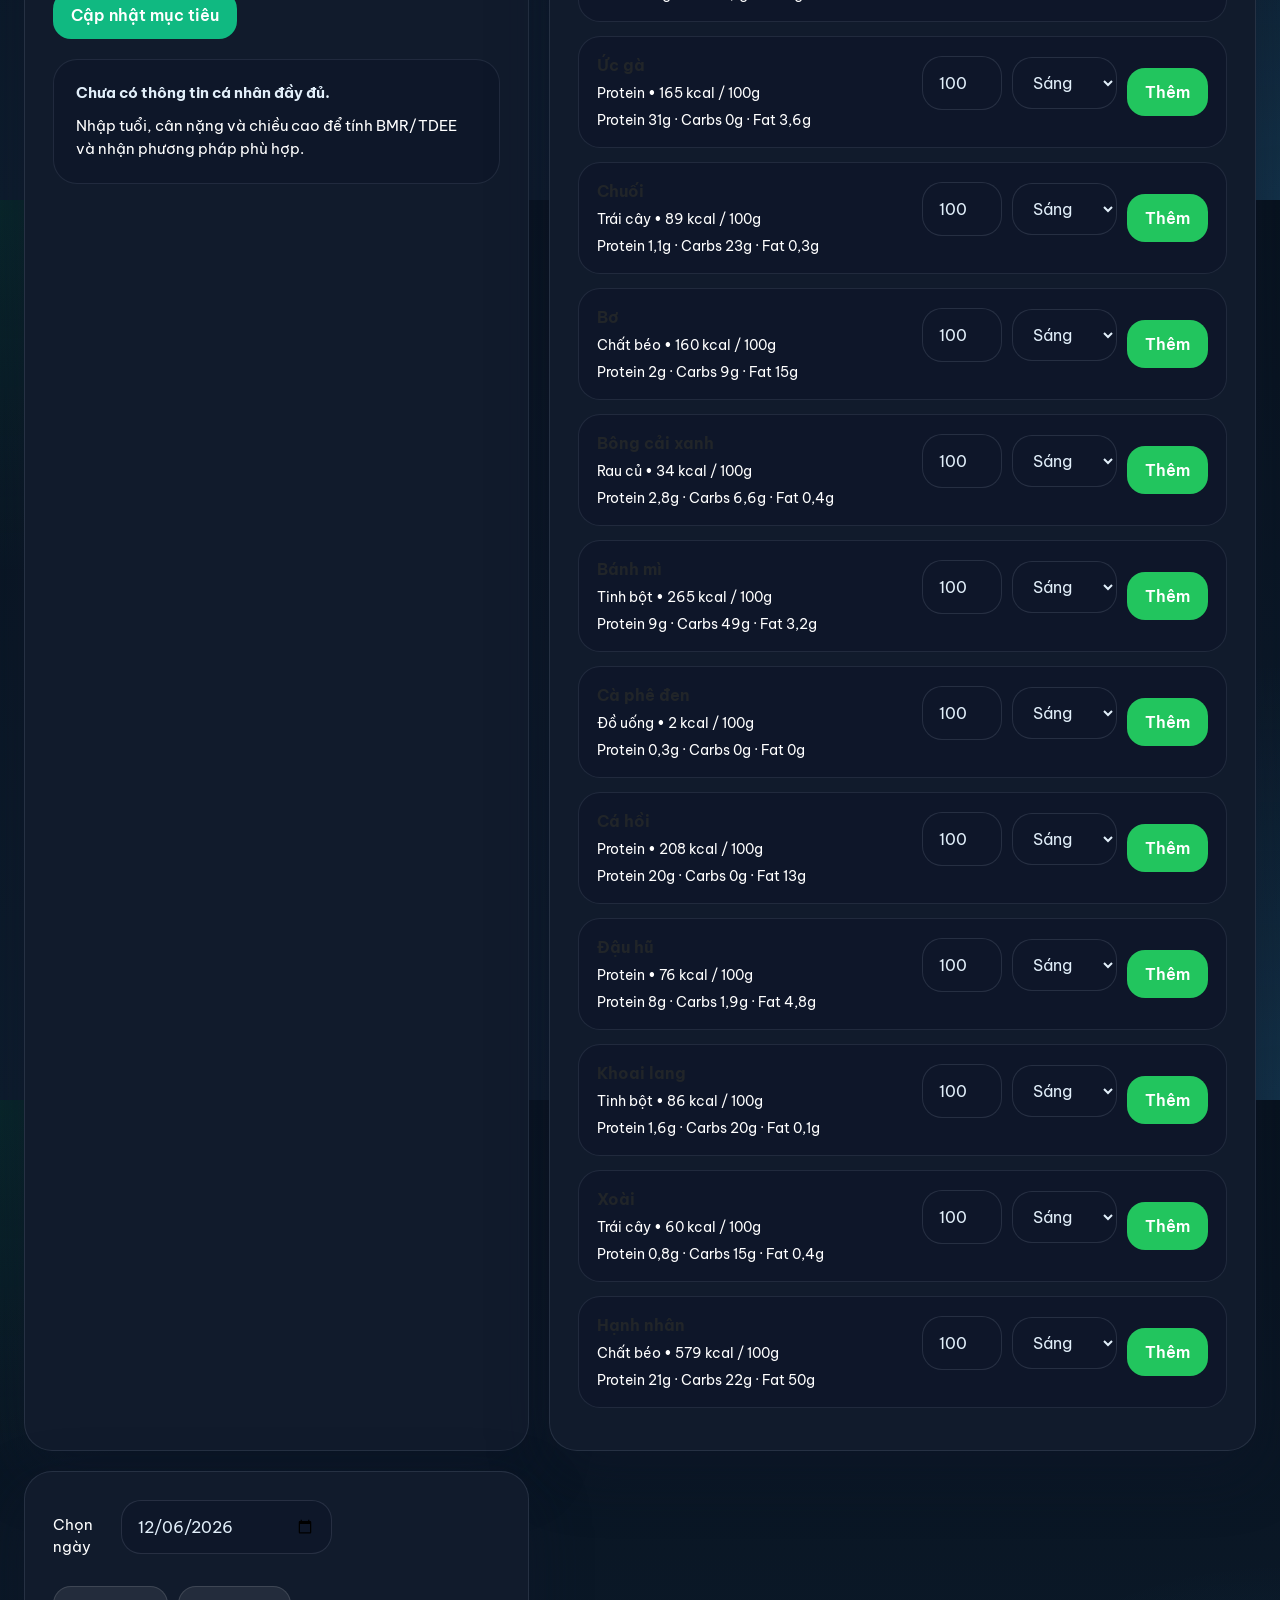
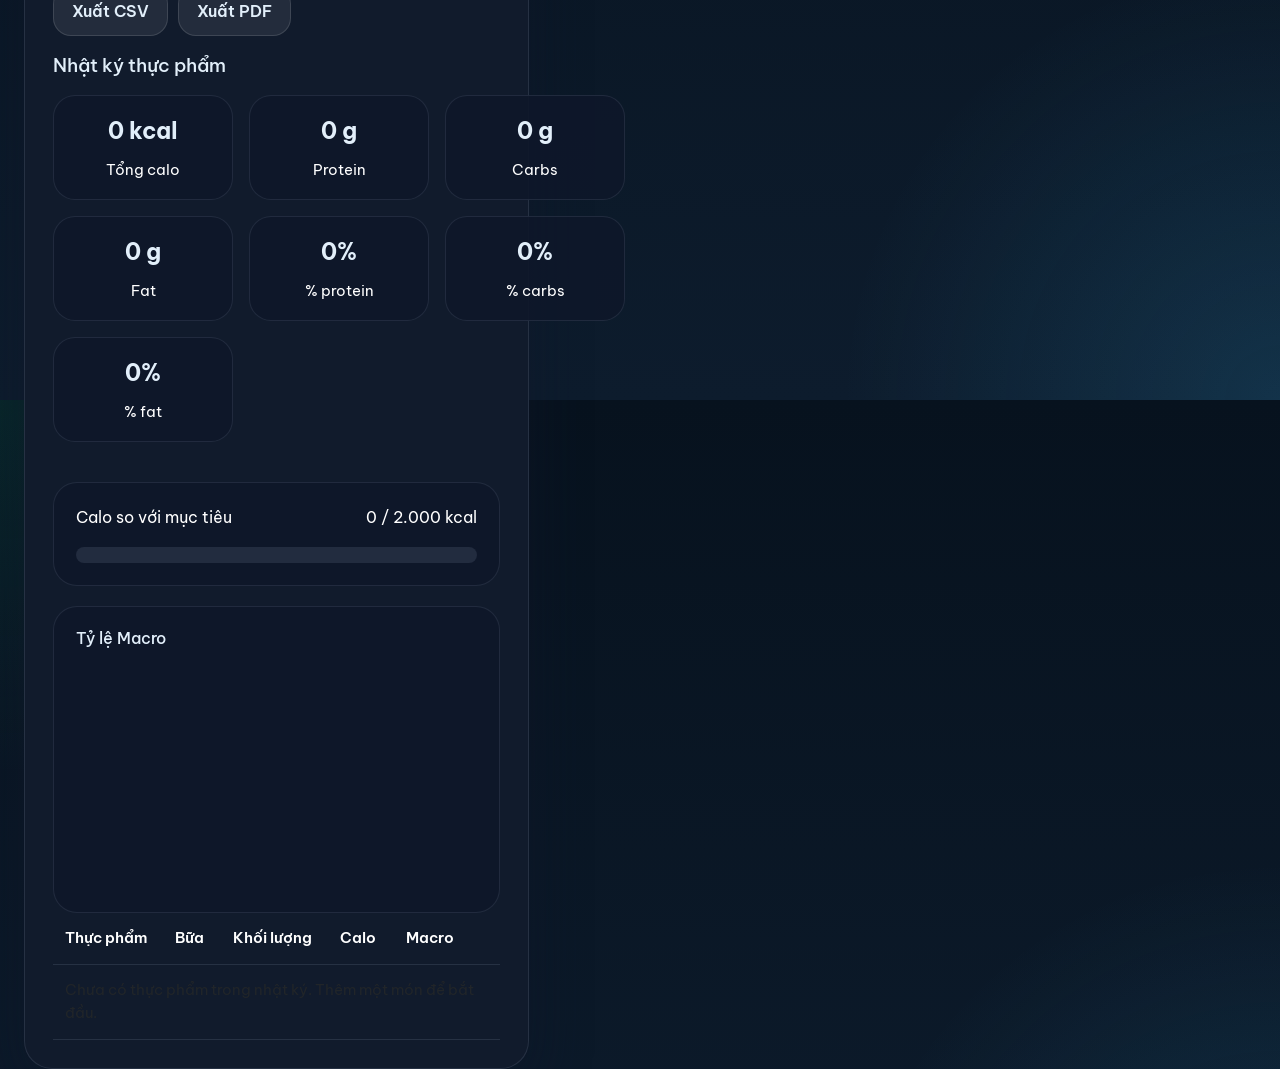
==== commit a8383c8c: "Updateload" ====
--- a/index.html
+++ b/index.html
@@ -24,11 +24,6 @@
     </div>
     <div class="topbar-actions">
       <div class="header-actions">
-        <nav class="tabs">
-          <button class="tab-button active" data-target="user-panel">Người dùng</button>
-          <button class="tab-button" data-target="admin-panel" id="adminTab">Admin</button>
-        </nav>
-        <button id="logoutAdminBtn" class="btn secondary hidden" type="button">Đăng xuất Admin</button>
         <div class="header-user">
           <button id="userAvatarBtn" class="avatar-button hidden" type="button" aria-label="User menu">
             <span class="avatar-circle" id="avatarCircle">U</span>
@@ -52,7 +47,6 @@
       <p>Ghi chép bữa ăn, theo dõi calo và cân bằng macro trong một ứng dụng hiện đại, trực quan và dễ sử dụng.</p>
       <div class="hero-actions">
         <a href="#app-shell" class="btn primary">Mở ứng dụng</a>
-        <a href="#features" class="btn secondary">Tìm hiểu thêm</a>
       </div>
     </div>
     <div class="landing-hero__cards">
@@ -333,7 +327,7 @@
         <h3>Đăng nhập người dùng</h3>
         <p>Đăng nhập bằng email và mật khẩu đã đăng ký.</p>
         <form id="loginForm">
-          <input id="loginEmail" type="email" placeholder="Email" required autocomplete="username">
+          <input id="loginUsername" type="text" placeholder="Tên đăng nhập" required autocomplete="username">
           <input id="loginPassword" type="password" placeholder="Mật khẩu" required autocomplete="current-password">
           <div class="form-actions">
             <button id="loginSubmitBtn" class="btn primary" type="submit">Đăng nhập</button>
@@ -348,7 +342,7 @@
         <h3>Đăng ký tài khoản</h3>
         <p>Nhập thông tin để tạo tài khoản người dùng mới.</p>
         <form id="registerForm">
-          <input id="registerName" type="text" placeholder="Họ và tên" required autocomplete="name">
+          <input id="registerUsername" type="text" placeholder="Tên đăng nhập" required autocomplete="username">
           <input id="registerEmail" type="email" placeholder="Email" required autocomplete="email">
           <input id="registerPassword" type="password" placeholder="Mật khẩu" required autocomplete="new-password">
           <input id="registerAge" type="number" placeholder="Tuổi" required min="1" max="120" autocomplete="bday-year">
@@ -378,6 +372,23 @@
         </div>
       </div>
     </div>
+
+    <div class="modal fade" id="successModal" tabindex="-1" aria-labelledby="successModalLabel" aria-hidden="true">
+      <div class="modal-dialog modal-dialog-centered">
+        <div class="modal-content">
+          <div class="modal-header">
+            <h5 class="modal-title" id="successModalLabel">Thành công</h5>
+            <button type="button" class="btn-close" data-bs-dismiss="modal" aria-label="Đóng"></button>
+          </div>
+          <div class="modal-body">
+            <p id="successModalMessage"></p>
+          </div>
+          <div class="modal-footer">
+            <button type="button" class="btn btn-primary" data-bs-dismiss="modal">Đóng</button>
+          </div>
+        </div>
+      </div>
+    </div>
   </div>
 
   <script src="https://cdn.jsdelivr.net/npm/@popperjs/core@2.11.8/dist/umd/popper.min.js" integrity="sha384-I7E8VVD/ismYTF4hNIPjVp/Zjvgyol6VFvRkX/vR+Vc4jQkC+hVqc2pM8ODewa9r" crossorigin="anonymous"></script>
--- a/styles.css
+++ b/styles.css
@@ -3,7 +3,7 @@
   --surface: #111b2c;
   --surface-strong: #17263d;
   --text: #e2effa;
-  --muted: #94a3b8;
+  --muted: #ffffff;
   --primary: #10b981;
   --success: #22c55e;
   --danger: #f97316;
@@ -18,7 +18,33 @@
 
 /* Màu chữ cho trang admin */
 .page-admin {
-  --text: #fbbf24; /* Màu vàng */
+  --text: #e2effa; /* Đồng bộ với màu chữ nền tối */
+}
+
+.modal-content {
+  background: rgba(11, 21, 32, 0.97);
+  border: 1px solid rgba(255, 255, 255, 0.08);
+  color: var(--text);
+}
+
+.modal-header,
+.modal-footer {
+  border-color: rgba(255, 255, 255, 0.08);
+}
+
+.modal-title,
+.modal-body,
+.modal-footer .btn {
+  color: var(--text);
+}
+
+.modal-footer .btn-primary {
+  background-color: var(--primary);
+  border-color: transparent;
+}
+
+.modal-footer .btn-close {
+  filter: brightness(0) invert(1);
 }
 
 * {
@@ -29,10 +55,11 @@
 body {
   margin: 0;
   min-height: 100%;
+  height: 100%;
 }
 
 body {
-  padding: 96px 24px 24px;
+  padding: 96px 0 24px;
   font-family: 'Be Vietnam Pro', Inter, sans-serif;
   background: radial-gradient(circle at top left, rgba(16, 185, 129, 0.12), transparent 24%),
               radial-gradient(circle at bottom right, rgba(56, 189, 248, 0.14), transparent 28%),
@@ -41,8 +68,10 @@
 }
 
 .app-shell {
-  max-width: 1180px;
+  width: 100%;
+  max-width: none;
   margin: 0 auto;
+  padding: 0 24px;
 }
 
 .page-topbar {
@@ -66,6 +95,7 @@
   display: flex;
   align-items: center;
   gap: 32px;
+  flex: 1;
 }
 
 .brand-logo {
@@ -79,6 +109,8 @@
   display: flex;
   flex-wrap: wrap;
   gap: 18px;
+  margin: 0 auto;
+  justify-content: center;
 }
 
 .topbar-nav a {
@@ -156,7 +188,7 @@
 .tab-button {
   border: 1px solid rgba(148, 163, 184, 0.16);
   background: rgba(255, 255, 255, 0.04);
-  color: #94a3b8;
+  color: #ffffff;
   padding: 12px 18px;
   border-radius: 999px;
   cursor: pointer;
@@ -240,7 +272,7 @@
 input[type="text"]::placeholder,
 input[type="number"]::placeholder,
 input[type="date"]::placeholder {
-  color: #94a3b8;
+  color: #ffffff;
 }
 
 input[type="search"]:focus,
@@ -661,7 +693,7 @@
 
 .landing-hero p {
   margin: 0 0 28px;
-  color: #cbd5e1;
+  color: #ffffff;
   font-size: 1rem;
   line-height: 1.75;
 }
@@ -670,6 +702,15 @@
   display: flex;
   flex-wrap: wrap;
   gap: 14px;
+}
+
+.hero-actions .btn.primary {
+  box-shadow: 0 16px 40px rgba(16, 185, 129, 0.18);
+}
+
+.hero-actions .btn.secondary {
+  background: rgba(255, 255, 255, 0.1);
+  border-color: rgba(255, 255, 255, 0.18);
 }
 
 .landing-hero__cards {
@@ -679,16 +720,25 @@
   margin-top: 38px;
 }
 
-.hero-card {
-  background: rgba(15, 23, 42, 0.88);
+.hero-card,
+.feature-card {
+  background: rgba(15, 23, 42, 0.94);
   border: 1px solid rgba(148, 163, 184, 0.14);
   border-radius: 24px;
   padding: 24px;
+  transition: transform 0.25s ease, box-shadow 0.25s ease, border-color 0.25s ease;
+}
+
+.hero-card:hover,
+.feature-card:hover {
+  transform: translateY(-6px);
+  box-shadow: 0 24px 60px rgba(16, 185, 129, 0.16);
+  border-color: rgba(16, 185, 129, 0.22);
 }
 
 .hero-card span {
   display: block;
-  color: #94a3b8;
+  color: #ffffff;
   margin-bottom: 12px;
   font-size: 0.88rem;
 }
@@ -701,7 +751,7 @@
 
 .hero-card p {
   margin: 0;
-  color: #cbd5e1;
+  color: #ffffff;
   line-height: 1.7;
 }
 
@@ -737,7 +787,7 @@
 
 .feature-card p {
   margin: 0;
-  color: #cbd5e1;
+  color: #ffffff;
   line-height: 1.75;
 }
 
